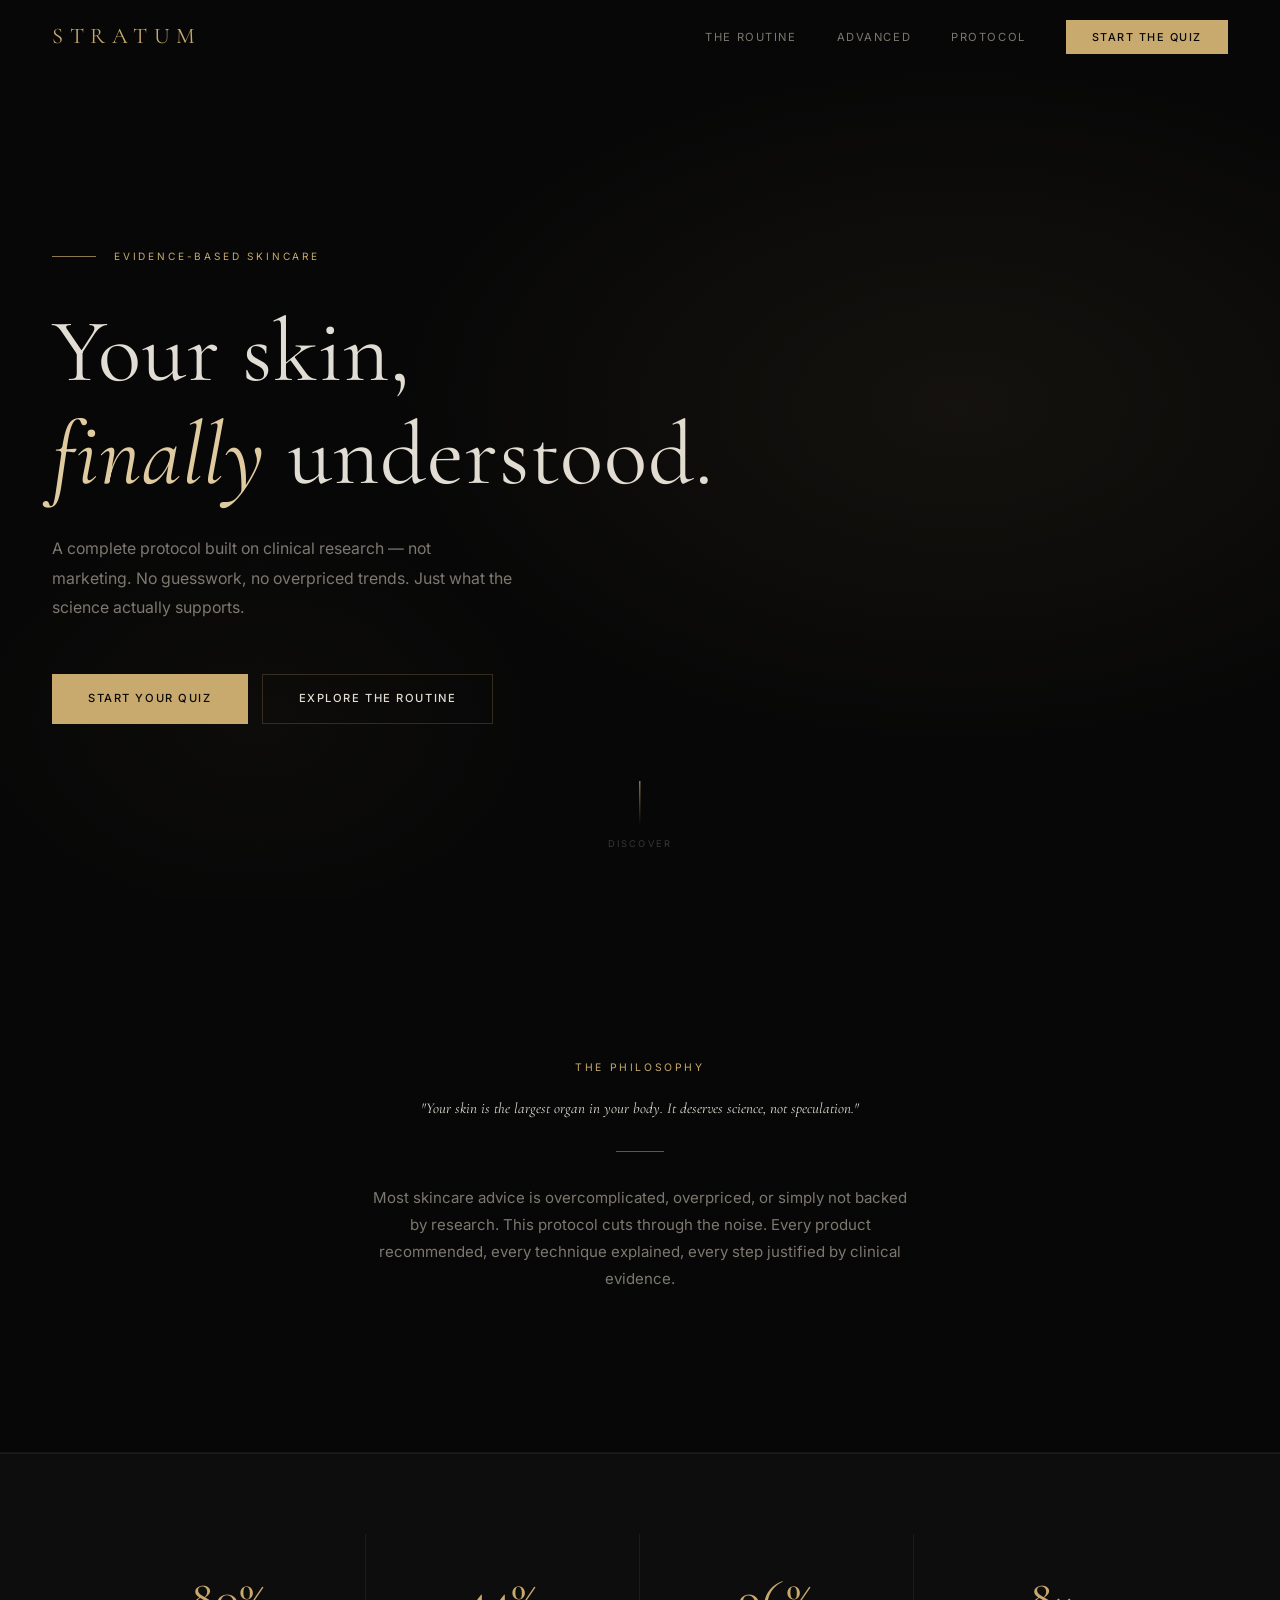
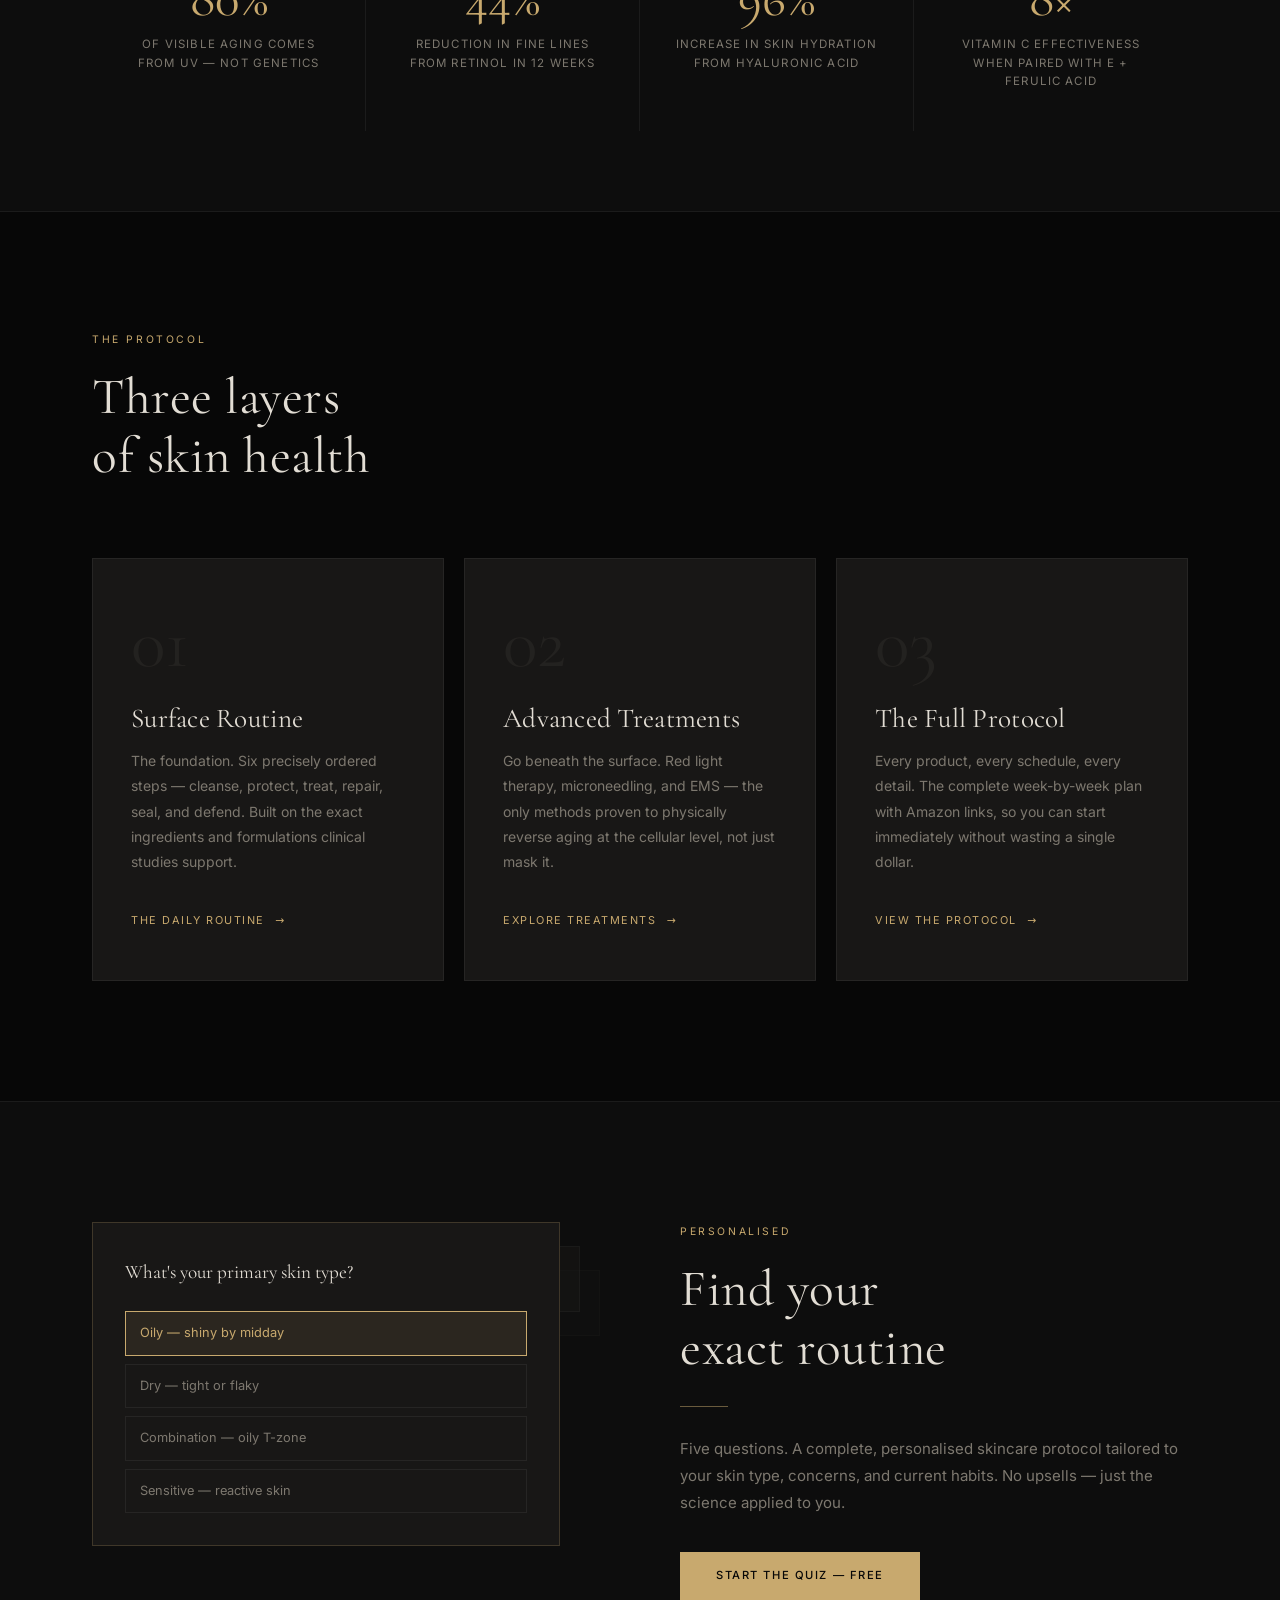
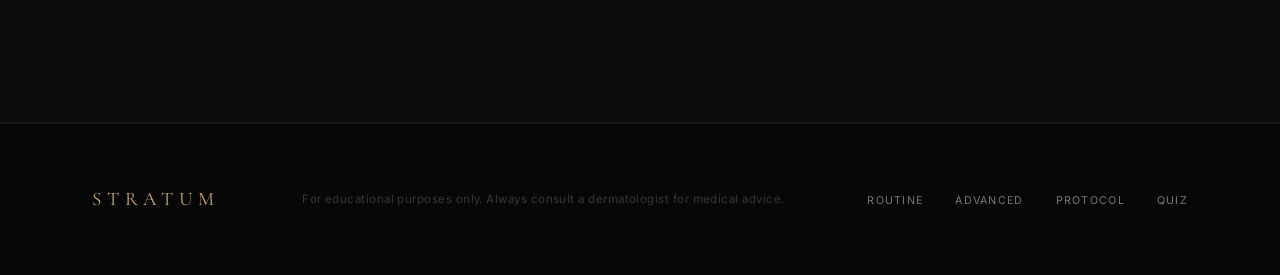
==== index.html @ c1dcb4db "Initial deploy — STRATUM skincare site Static site with surface routine, advanced treatments, full p" ====
<!DOCTYPE html>
<html lang="en">
<head>
  <meta charset="UTF-8">
  <meta name="viewport" content="width=device-width, initial-scale=1.0">
  <title>STRATUM — Evidence-Based Skincare</title>
  <link rel="stylesheet" href="styles.css">
  <style>
    /* ── Hero ── */
    .hero {
      min-height: 100vh;
      display: flex;
      flex-direction: column;
      justify-content: center;
      padding: 0 52px;
      padding-top: var(--nav-h);
      position: relative;
      overflow: hidden;
    }
    .hero::before {
      content: '';
      position: absolute; inset: 0;
      background:
        radial-gradient(ellipse 70% 60% at 75% 45%, rgba(200,169,110,0.07) 0%, transparent 65%),
        radial-gradient(ellipse 40% 40% at 20% 80%, rgba(200,169,110,0.03) 0%, transparent 60%);
      pointer-events: none;
    }
    .hero-eyebrow {
      display: flex;
      align-items: center;
      gap: 18px;
      font-size: 0.63rem;
      letter-spacing: 0.28em;
      text-transform: uppercase;
      color: var(--gold);
      margin-bottom: 36px;
    }
    .hero-eyebrow::before {
      content: '';
      display: block;
      width: 44px; height: 1px;
      background: var(--gold);
      opacity: 0.7;
    }
    .hero h1 {
      max-width: 860px;
      margin-bottom: 28px;
    }
    .hero h1 em { font-style: italic; color: var(--gold-light); }
    .hero-sub {
      max-width: 460px;
      font-size: 0.9875rem;
      color: var(--text-muted);
      line-height: 1.85;
      margin-bottom: 52px;
    }
    .hero-actions { display: flex; gap: 14px; flex-wrap: wrap; }
    .hero-scroll {
      position: absolute;
      bottom: 48px;
      left: 50%;
      transform: translateX(-50%);
      display: flex;
      flex-direction: column;
      align-items: center;
      gap: 12px;
      font-size: 0.58rem;
      letter-spacing: 0.22em;
      text-transform: uppercase;
      color: var(--text-dim);
    }
    .scroll-line {
      width: 1px; height: 44px;
      background: linear-gradient(to bottom, var(--gold), transparent);
      animation: pulse 2.2s ease-in-out infinite;
    }
    @keyframes pulse { 0%,100% { opacity: 0.3; } 50% { opacity: 0.9; } }

    /* ── Intro ── */
    .intro {
      padding: 160px 0;
      text-align: center;
      border-bottom: 1px solid var(--border);
    }
    .intro-quote {
      font-family: var(--font-display);
      font-size: clamp(1.5rem, 3vw, 2.3rem);
      font-style: italic;
      color: var(--text);
      max-width: 680px;
      margin: 0 auto 20px;
      line-height: 1.5;
    }
    .divider-center { margin: 32px auto; }
    .intro p { max-width: 540px; margin: 0 auto; font-size: 0.9375rem; }

    /* ── Pillars ── */
    .pillars { padding: 120px 0; }
    .pillars-head { margin-bottom: 72px; }
    .pillar-card {
      padding: 48px 38px;
      background: var(--card);
      border: 1px solid var(--border);
      position: relative;
      overflow: hidden;
      transition: var(--trans);
    }
    .pillar-card::after {
      content: '';
      position: absolute;
      bottom: 0; left: 0; right: 0;
      height: 1px;
      background: var(--gold);
      transform: scaleX(0);
      transform-origin: left;
      transition: transform 0.4s var(--ease);
    }
    .pillar-card:hover { border-color: var(--gold-border); background: var(--card-hover); }
    .pillar-card:hover::after { transform: scaleX(1); }
    .pillar-num {
      font-family: var(--font-display);
      font-size: 4.5rem;
      color: var(--text-dim);
      line-height: 1;
      margin-bottom: 24px;
      opacity: 0.35;
    }
    .pillar-card h3 { font-size: 1.7rem; margin-bottom: 14px; }
    .pillar-card p { font-size: 0.875rem; margin-bottom: 32px; }
    .pillar-link {
      font-size: 0.68rem;
      letter-spacing: 0.14em;
      text-transform: uppercase;
      color: var(--gold);
      display: inline-flex;
      align-items: center;
      gap: 10px;
      transition: gap var(--trans);
    }
    .pillar-link:hover { gap: 16px; }
    .pillar-link::after { content: '→'; }

    /* ── Numbers banner ── */
    .numbers { padding: 80px 0; background: var(--surface); border-top: 1px solid var(--border); border-bottom: 1px solid var(--border); }
    .numbers-grid { display: grid; grid-template-columns: repeat(4, 1fr); gap: 0; }
    .number-item {
      padding: 40px 32px;
      border-right: 1px solid var(--border);
      text-align: center;
    }
    .number-item:last-child { border-right: none; }
    .number-val {
      font-family: var(--font-display);
      font-size: clamp(2.5rem, 4vw, 3.5rem);
      color: var(--gold);
      line-height: 1;
      margin-bottom: 10px;
    }
    .number-label { font-size: 0.72rem; letter-spacing: 0.1em; text-transform: uppercase; color: var(--text-muted); }

    /* ── Quiz Teaser ── */
    .quiz-teaser { padding: 120px 0; }
    .quiz-teaser-inner {
      display: grid;
      grid-template-columns: 1fr 1fr;
      gap: 80px;
      align-items: center;
    }
    .quiz-mockup {
      position: relative;
      height: 380px;
    }
    .mock-card {
      position: absolute;
      background: var(--card);
      border: 1px solid var(--border);
      padding: 32px;
      left: 0; right: 0;
    }
    .mock-card:nth-child(1) { top: 0; right: 40px; z-index: 3; border-color: var(--gold-border); }
    .mock-card:nth-child(2) { top: 24px; left: 20px; right: 20px; z-index: 2; opacity: 0.55; }
    .mock-card:nth-child(3) { top: 48px; left: 40px; z-index: 1; opacity: 0.25; }
    .mock-q { font-family: var(--font-display); font-size: 1.2rem; color: var(--text); margin-bottom: 22px; }
    .mock-opts { display: flex; flex-direction: column; gap: 8px; }
    .mock-opt {
      padding: 11px 14px;
      border: 1px solid var(--border);
      font-size: 0.8rem;
      color: var(--text-muted);
    }
    .mock-opt.sel { border-color: var(--gold); color: var(--gold); background: var(--gold-dim); }

    @media (max-width: 960px) {
      .hero { padding: 0 28px; padding-top: var(--nav-h); }
      .quiz-teaser-inner { grid-template-columns: 1fr; gap: 48px; }
      .numbers-grid { grid-template-columns: repeat(2, 1fr); }
      .number-item:nth-child(2) { border-right: none; }
      .number-item:nth-child(3) { border-top: 1px solid var(--border); }
      .number-item:nth-child(4) { border-top: 1px solid var(--border); }
    }
    @media (max-width: 640px) {
      .numbers-grid { grid-template-columns: 1fr; }
      .number-item { border-right: none; border-top: 1px solid var(--border); }
      .number-item:first-child { border-top: none; }
    }
  </style>
</head>
<body>

  <!-- Navigation -->
  <nav class="nav" id="nav">
    <a href="index.html" class="nav-logo">Stratum</a>
    <ul class="nav-links">
      <li><a href="surface.html">The Routine</a></li>
      <li><a href="advanced.html">Advanced</a></li>
      <li><a href="protocol.html">Protocol</a></li>
      <li><a href="quiz.html" class="nav-quiz">Start the Quiz</a></li>
    </ul>
  </nav>

  <!-- Hero -->
  <section class="hero">
    <div class="hero-eyebrow">Evidence-Based Skincare</div>
    <h1>Your skin,<br><em>finally</em> understood.</h1>
    <p class="hero-sub">A complete protocol built on clinical research — not marketing. No guesswork, no overpriced trends. Just what the science actually supports.</p>
    <div class="hero-actions">
      <a href="quiz.html" class="btn btn-primary">Start Your Quiz</a>
      <a href="surface.html" class="btn btn-outline">Explore the Routine</a>
    </div>
    <div class="hero-scroll">
      <div class="scroll-line"></div>
      Discover
    </div>
  </section>

  <!-- Intro quote -->
  <section class="intro">
    <div class="container-sm">
      <span class="section-label" style="display:block;text-align:center;">The Philosophy</span>
      <p class="intro-quote">"Your skin is the largest organ in your body. It deserves science, not speculation."</p>
      <div class="divider divider-center"></div>
      <p>Most skincare advice is overcomplicated, overpriced, or simply not backed by research. This protocol cuts through the noise. Every product recommended, every technique explained, every step justified by clinical evidence.</p>
    </div>
  </section>

  <!-- Numbers -->
  <div class="numbers">
    <div class="container">
      <div class="numbers-grid">
        <div class="number-item fade-up">
          <div class="number-val">80%</div>
          <div class="number-label">of visible aging comes from UV — not genetics</div>
        </div>
        <div class="number-item fade-up" style="transition-delay:0.1s">
          <div class="number-val">44%</div>
          <div class="number-label">reduction in fine lines from retinol in 12 weeks</div>
        </div>
        <div class="number-item fade-up" style="transition-delay:0.2s">
          <div class="number-val">96%</div>
          <div class="number-label">increase in skin hydration from hyaluronic acid</div>
        </div>
        <div class="number-item fade-up" style="transition-delay:0.3s">
          <div class="number-val">8×</div>
          <div class="number-label">Vitamin C effectiveness when paired with E + ferulic acid</div>
        </div>
      </div>
    </div>
  </div>

  <!-- Three Pillars -->
  <section class="pillars">
    <div class="container">
      <div class="pillars-head fade-up">
        <span class="section-label">The Protocol</span>
        <h2>Three layers<br>of skin health</h2>
      </div>
      <div class="grid-3">
        <div class="pillar-card fade-up">
          <div class="pillar-num">01</div>
          <h3>Surface Routine</h3>
          <p>The foundation. Six precisely ordered steps — cleanse, protect, treat, repair, seal, and defend. Built on the exact ingredients and formulations clinical studies support.</p>
          <a href="surface.html" class="pillar-link">The Daily Routine</a>
        </div>
        <div class="pillar-card fade-up" style="transition-delay:0.1s">
          <div class="pillar-num">02</div>
          <h3>Advanced Treatments</h3>
          <p>Go beneath the surface. Red light therapy, microneedling, and EMS — the only methods proven to physically reverse aging at the cellular level, not just mask it.</p>
          <a href="advanced.html" class="pillar-link">Explore Treatments</a>
        </div>
        <div class="pillar-card fade-up" style="transition-delay:0.2s">
          <div class="pillar-num">03</div>
          <h3>The Full Protocol</h3>
          <p>Every product, every schedule, every detail. The complete week-by-week plan with Amazon links, so you can start immediately without wasting a single dollar.</p>
          <a href="protocol.html" class="pillar-link">View the Protocol</a>
        </div>
      </div>
    </div>
  </section>

  <!-- Quiz Teaser -->
  <section class="quiz-teaser" style="background:var(--surface); border-top:1px solid var(--border); border-bottom:1px solid var(--border);">
    <div class="container">
      <div class="quiz-teaser-inner">
        <div class="quiz-mockup fade-up">
          <div class="mock-card">
            <p class="mock-q">What's your primary skin type?</p>
            <div class="mock-opts">
              <div class="mock-opt sel">Oily — shiny by midday</div>
              <div class="mock-opt">Dry — tight or flaky</div>
              <div class="mock-opt">Combination — oily T-zone</div>
              <div class="mock-opt">Sensitive — reactive skin</div>
            </div>
          </div>
          <div class="mock-card"></div>
          <div class="mock-card"></div>
        </div>
        <div class="fade-up" style="transition-delay:0.15s">
          <span class="section-label">Personalised</span>
          <h2>Find your<br>exact routine</h2>
          <div class="divider"></div>
          <p style="margin-bottom:36px;">Five questions. A complete, personalised skincare protocol tailored to your skin type, concerns, and current habits. No upsells — just the science applied to you.</p>
          <a href="quiz.html" class="btn btn-primary">Start the Quiz — Free</a>
        </div>
      </div>
    </div>
  </section>

  <!-- Footer -->
  <footer class="footer">
    <div class="container">
      <div class="footer-inner">
        <a href="index.html" class="footer-logo">Stratum</a>
        <p class="footer-note">For educational purposes only. Always consult a dermatologist for medical advice.</p>
        <ul class="footer-links">
          <li><a href="surface.html">Routine</a></li>
          <li><a href="advanced.html">Advanced</a></li>
          <li><a href="protocol.html">Protocol</a></li>
          <li><a href="quiz.html">Quiz</a></li>
        </ul>
      </div>
    </div>
  </footer>

  <script src="app.js"></script>
</body>
</html>
---- styles.css ----
/* ============================================================
   STRATUM — Evidence-Based Skincare Design System
   ============================================================ */

/* ── Fonts (self-hosted) ── */
@font-face {
  font-family: 'Cormorant Garamond';
  font-style: normal;
  font-weight: 300 500;
  font-display: swap;
  src: url('fonts/cormorant-garamond.woff2') format('woff2');
}
@font-face {
  font-family: 'Cormorant Garamond';
  font-style: italic;
  font-weight: 300 400;
  font-display: swap;
  src: url('fonts/cormorant-garamond-italic.woff2') format('woff2');
}
@font-face {
  font-family: 'Inter';
  font-style: normal;
  font-weight: 300 500;
  font-display: swap;
  src: url('fonts/inter.woff2') format('woff2');
}

/* Reset */
*, *::before, *::after { box-sizing: border-box; margin: 0; padding: 0; }
html { scroll-behavior: smooth; font-size: 16px; }

/* ── Variables ── */
:root {
  --bg:           #070707;
  --surface:      #0d0d0d;
  --surface-2:    #131313;
  --card:         #181716;
  --card-hover:   #1e1c1b;

  --gold:         #c8a96e;
  --gold-light:   #e0cba0;
  --gold-dim:     rgba(200, 169, 110, 0.10);
  --gold-border:  rgba(200, 169, 110, 0.22);
  --gold-glow:    rgba(200, 169, 110, 0.06);

  --cream:        #ece7dd;
  --text:         #e2ddd4;
  --text-muted:   #7d786f;
  --text-dim:     #3a3733;
  --border:       rgba(255, 255, 255, 0.06);
  --border-mid:   rgba(255, 255, 255, 0.10);

  --font-display: 'Cormorant Garamond', Georgia, serif;
  --font-body:    'Inter', system-ui, -apple-system, sans-serif;

  --radius:       3px;
  --ease:         cubic-bezier(0.4, 0, 0.2, 1);
  --trans:        0.3s cubic-bezier(0.4, 0, 0.2, 1);

  --nav-h:        72px;
  --max-w:        1200px;
  --content-w:    780px;
}

/* ── Base ── */
body {
  background: var(--bg);
  color: var(--text);
  font-family: var(--font-body);
  line-height: 1.6;
  -webkit-font-smoothing: antialiased;
  overflow-x: hidden;
}

h1, h2, h3, h4, h5 {
  font-family: var(--font-display);
  font-weight: 400;
  line-height: 1.15;
  letter-spacing: 0.01em;
  color: var(--text);
}

h1 { font-size: clamp(3rem, 7vw, 6rem); }
h2 { font-size: clamp(2rem, 4vw, 3.4rem); }
h3 { font-size: clamp(1.4rem, 2.5vw, 2rem); }
h4 { font-size: 1.35rem; }
h5 { font-size: 1rem; font-family: var(--font-body); font-weight: 500; letter-spacing: 0.05em; }

p { font-size: 0.9375rem; line-height: 1.8; color: var(--text-muted); }
a { color: inherit; text-decoration: none; }
img { display: block; max-width: 100%; }

/* ── Navigation ── */
.nav {
  position: fixed;
  top: 0; left: 0; right: 0;
  z-index: 100;
  height: var(--nav-h);
  display: flex;
  align-items: center;
  padding: 0 52px;
  border-bottom: 1px solid transparent;
  transition: background var(--trans), border-color var(--trans);
}
.nav.scrolled {
  background: rgba(7, 7, 7, 0.94);
  backdrop-filter: blur(24px);
  -webkit-backdrop-filter: blur(24px);
  border-bottom-color: var(--border);
}
.nav-logo {
  font-family: var(--font-display);
  font-size: 1.4rem;
  letter-spacing: 0.3em;
  color: var(--gold);
  text-transform: uppercase;
  margin-right: auto;
  transition: opacity var(--trans);
}
.nav-logo:hover { opacity: 0.8; }
.nav-links { display: flex; align-items: center; gap: 40px; list-style: none; }
.nav-links a {
  font-size: 0.7rem;
  letter-spacing: 0.14em;
  text-transform: uppercase;
  color: var(--text-muted);
  transition: color var(--trans);
}
.nav-links a:hover, .nav-links a.active { color: var(--text); }
.nav-quiz {
  padding: 10px 26px;
  background: var(--gold);
  color: var(--bg) !important;
  font-size: 0.68rem !important;
  letter-spacing: 0.12em;
  font-weight: 500;
  transition: background var(--trans) !important;
}
.nav-quiz:hover { background: var(--gold-light) !important; }

/* ── Layout ── */
.container    { max-width: var(--max-w);    margin: 0 auto; padding: 0 52px; }
.container-sm { max-width: var(--content-w); margin: 0 auto; padding: 0 52px; }
section { padding: 120px 0; }

/* ── Typography helpers ── */
.section-label {
  display: block;
  font-size: 0.65rem;
  letter-spacing: 0.25em;
  text-transform: uppercase;
  color: var(--gold);
  margin-bottom: 20px;
}
.divider {
  display: block;
  width: 48px;
  height: 1px;
  background: var(--gold);
  opacity: 0.5;
  margin: 28px 0;
}

/* ── Buttons ── */
.btn {
  display: inline-flex;
  align-items: center;
  gap: 10px;
  padding: 15px 36px;
  font-family: var(--font-body);
  font-size: 0.7rem;
  letter-spacing: 0.14em;
  text-transform: uppercase;
  border: none;
  cursor: pointer;
  transition: var(--trans);
  text-decoration: none;
  font-weight: 500;
}
.btn-primary { background: var(--gold); color: var(--bg); }
.btn-primary:hover { background: var(--gold-light); transform: translateY(-1px); }
.btn-outline { background: transparent; color: var(--text); border: 1px solid var(--gold-border); }
.btn-outline:hover { border-color: var(--gold); color: var(--gold); }

/* ── Cards ── */
.card {
  background: var(--card);
  border: 1px solid var(--border);
  transition: border-color var(--trans), background var(--trans);
}
.card:hover { border-color: var(--gold-border); background: var(--card-hover); }

/* ── Product Card ── */
.product-card {
  background: var(--card);
  border: 1px solid var(--border);
  padding: 28px;
  display: flex;
  flex-direction: column;
  gap: 10px;
  transition: var(--trans);
}
.product-card:hover { border-color: var(--gold-border); background: var(--card-hover); transform: translateY(-2px); }
.product-tag {
  font-size: 0.6rem;
  letter-spacing: 0.16em;
  text-transform: uppercase;
  color: var(--gold);
  background: var(--gold-dim);
  padding: 4px 10px;
  width: fit-content;
}
.product-name {
  font-family: var(--font-display);
  font-size: 1.15rem;
  color: var(--text);
  line-height: 1.3;
}
.product-brand {
  font-size: 0.7rem;
  letter-spacing: 0.1em;
  text-transform: uppercase;
  color: var(--text-muted);
}
.product-desc { font-size: 0.845rem; color: var(--text-muted); line-height: 1.7; }
.amazon-link {
  display: inline-flex;
  align-items: center;
  gap: 8px;
  font-size: 0.67rem;
  letter-spacing: 0.12em;
  text-transform: uppercase;
  color: var(--gold);
  border-top: 1px solid var(--border);
  padding-top: 16px;
  margin-top: auto;
  transition: gap var(--trans), color var(--trans);
}
.amazon-link:hover { color: var(--gold-light); gap: 14px; }
.amazon-link svg { width: 13px; height: 13px; flex-shrink: 0; }

/* ── Grids ── */
.grid-3 { display: grid; grid-template-columns: repeat(3, 1fr); gap: 20px; }
.grid-2 { display: grid; grid-template-columns: repeat(2, 1fr); gap: 20px; }

/* ── Science Callout ── */
.science-box {
  background: var(--surface);
  border-left: 2px solid var(--gold);
  padding: 22px 26px;
  margin: 28px 0;
}
.science-box .science-label {
  font-size: 0.58rem;
  letter-spacing: 0.22em;
  text-transform: uppercase;
  color: var(--gold);
  margin-bottom: 8px;
  display: block;
}
.science-box p { font-size: 0.875rem; font-style: italic; }

/* ── Note Box ── */
.note-box {
  background: var(--gold-dim);
  border: 1px solid var(--gold-border);
  padding: 18px 22px;
  margin-top: 20px;
}
.note-box p { font-size: 0.82rem; }
.note-box strong { color: var(--gold); font-weight: 500; }

/* ── Fade-in animations ── */
.fade-up {
  opacity: 0;
  transform: translateY(28px);
  transition: opacity 0.75s var(--ease), transform 0.75s var(--ease);
}
.fade-up.visible { opacity: 1; transform: translateY(0); }

/* ── Page Hero (inner pages) ── */
.page-hero {
  min-height: 55vh;
  display: flex;
  flex-direction: column;
  justify-content: flex-end;
  padding: calc(var(--nav-h) + 40px) 52px 80px;
  position: relative;
  overflow: hidden;
  border-bottom: 1px solid var(--border);
}
.page-hero::before {
  content: '';
  position: absolute; inset: 0;
  background: radial-gradient(ellipse 55% 80% at 85% 20%, var(--gold-glow) 0%, transparent 65%);
  pointer-events: none;
}
.page-hero-label {
  font-size: 0.63rem;
  letter-spacing: 0.26em;
  text-transform: uppercase;
  color: var(--gold);
  margin-bottom: 22px;
}
.page-hero h1 { max-width: 680px; margin-bottom: 18px; }
.page-hero > p { max-width: 500px; font-size: 1rem; }

/* ── Step Section ── */
.step-section { padding: 96px 0; border-bottom: 1px solid var(--border); }
.step-section:last-of-type { border-bottom: none; }
.step-inner { display: grid; grid-template-columns: 1fr 1fr; gap: 80px; align-items: start; }
.step-num-wrap { display: flex; align-items: center; gap: 16px; margin-bottom: 26px; }
.step-num {
  width: 46px; height: 46px;
  border: 1px solid var(--gold-border);
  display: flex; align-items: center; justify-content: center;
  font-family: var(--font-display);
  font-size: 1.05rem;
  color: var(--gold);
  flex-shrink: 0;
}
.step-name { font-size: 0.62rem; letter-spacing: 0.2em; text-transform: uppercase; color: var(--gold); }
.step-content h2 { margin-bottom: 18px; }
.step-content p { margin-bottom: 16px; }
.step-content ul { list-style: none; padding: 0; margin-bottom: 20px; }
.step-content ul li {
  position: relative;
  padding-left: 18px;
  font-size: 0.875rem;
  color: var(--text-muted);
  margin-bottom: 9px;
  line-height: 1.65;
}
.step-content ul li::before { content: '—'; position: absolute; left: 0; color: var(--gold); opacity: 0.5; }
.step-products-label {
  font-size: 0.65rem;
  letter-spacing: 0.18em;
  text-transform: uppercase;
  color: var(--gold);
  margin-bottom: 18px;
}

/* ── Footer ── */
.footer { border-top: 1px solid var(--border); padding: 60px 0; }
.footer-inner { display: flex; align-items: center; justify-content: space-between; flex-wrap: wrap; gap: 24px; }
.footer-logo { font-family: var(--font-display); font-size: 1.2rem; letter-spacing: 0.3em; color: var(--gold); text-transform: uppercase; }
.footer-note { font-size: 0.72rem; color: var(--text-dim); letter-spacing: 0.04em; }
.footer-links { display: flex; gap: 32px; list-style: none; }
.footer-links a { font-size: 0.67rem; letter-spacing: 0.12em; text-transform: uppercase; color: var(--text-muted); transition: color var(--trans); }
.footer-links a:hover { color: var(--text); }

/* ── Schedule Table (protocol page) ── */
.schedule-table { width: 100%; border-collapse: collapse; }
.schedule-table th {
  padding: 14px 20px;
  font-size: 0.62rem;
  letter-spacing: 0.2em;
  text-transform: uppercase;
  color: var(--gold);
  text-align: left;
  border-bottom: 1px solid var(--gold-border);
  font-weight: 400;
  font-family: var(--font-body);
}
.schedule-table td {
  padding: 16px 20px;
  font-size: 0.845rem;
  color: var(--text-muted);
  border-bottom: 1px solid var(--border);
  vertical-align: top;
  line-height: 1.6;
}
.schedule-table tr:hover td { background: var(--surface); }
.schedule-table .day-col {
  font-family: var(--font-display);
  font-size: 1rem;
  color: var(--text);
  white-space: nowrap;
  font-weight: 400;
}
.schedule-table .active-badge {
  display: inline-block;
  padding: 2px 8px;
  font-size: 0.58rem;
  letter-spacing: 0.12em;
  text-transform: uppercase;
  background: var(--gold-dim);
  color: var(--gold);
  border: 1px solid var(--gold-border);
  margin-top: 4px;
}
.schedule-table .recovery-badge {
  display: inline-block;
  padding: 2px 8px;
  font-size: 0.58rem;
  letter-spacing: 0.12em;
  text-transform: uppercase;
  background: rgba(255,255,255,0.03);
  color: var(--text-dim);
  border: 1px solid var(--border);
  margin-top: 4px;
}

/* ── Quiz Styles ── */
.quiz-page {
  min-height: 100vh;
  display: flex;
  flex-direction: column;
  align-items: center;
  justify-content: center;
  padding: calc(var(--nav-h) + 40px) 24px 80px;
}
.quiz-container { width: 100%; max-width: 680px; }
.quiz-progress {
  display: flex;
  align-items: center;
  gap: 8px;
  margin-bottom: 60px;
}
.quiz-progress-bar {
  flex: 1;
  height: 1px;
  background: var(--border-mid);
  position: relative;
  overflow: hidden;
}
.quiz-progress-fill {
  position: absolute;
  left: 0; top: 0; bottom: 0;
  background: var(--gold);
  transition: width 0.5s var(--ease);
}
.quiz-progress-label {
  font-size: 0.65rem;
  letter-spacing: 0.18em;
  text-transform: uppercase;
  color: var(--text-muted);
  white-space: nowrap;
}
.quiz-slide { display: none; }
.quiz-slide.active { display: block; animation: slideIn 0.4s var(--ease); }
@keyframes slideIn {
  from { opacity: 0; transform: translateX(20px); }
  to   { opacity: 1; transform: translateX(0); }
}
.quiz-q {
  font-family: var(--font-display);
  font-size: clamp(1.6rem, 3vw, 2.4rem);
  margin-bottom: 40px;
  line-height: 1.25;
}
.quiz-options { display: flex; flex-direction: column; gap: 12px; }
.quiz-opt {
  display: flex;
  flex-direction: column;
  gap: 4px;
  padding: 20px 24px;
  border: 1px solid var(--border-mid);
  cursor: pointer;
  transition: var(--trans);
  background: var(--surface);
}
.quiz-opt:hover { border-color: var(--gold-border); background: var(--card); }
.quiz-opt.selected { border-color: var(--gold); background: var(--gold-dim); }
.quiz-opt-label { font-size: 0.9rem; color: var(--text); font-weight: 500; }
.quiz-opt-desc { font-size: 0.8rem; color: var(--text-muted); }
.quiz-opt.selected .quiz-opt-label { color: var(--gold); }
.quiz-actions {
  display: flex;
  align-items: center;
  justify-content: space-between;
  margin-top: 40px;
}
.quiz-back {
  font-size: 0.7rem;
  letter-spacing: 0.12em;
  text-transform: uppercase;
  color: var(--text-muted);
  background: none;
  border: none;
  cursor: pointer;
  transition: color var(--trans);
  padding: 0;
  font-family: var(--font-body);
}
.quiz-back:hover { color: var(--text); }
.quiz-results { display: none; }
.quiz-results.active { display: block; animation: slideIn 0.5s var(--ease); }
.result-headline {
  font-family: var(--font-display);
  font-size: clamp(2rem, 5vw, 3.5rem);
  margin-bottom: 12px;
  line-height: 1.15;
}
.result-sub { font-size: 1rem; color: var(--text-muted); margin-bottom: 60px; }
.result-steps { display: flex; flex-direction: column; gap: 20px; margin-bottom: 40px; }
.result-step {
  background: var(--card);
  border: 1px solid var(--border);
  padding: 28px;
  display: grid;
  grid-template-columns: auto 1fr;
  gap: 24px;
  align-items: start;
}
.result-step-num {
  font-family: var(--font-display);
  font-size: 2rem;
  color: var(--gold);
  opacity: 0.4;
  line-height: 1;
  min-width: 36px;
}
.result-step-name {
  font-family: var(--font-display);
  font-size: 1.3rem;
  color: var(--text);
  margin-bottom: 4px;
}
.result-step-type { font-size: 0.72rem; letter-spacing: 0.1em; text-transform: uppercase; color: var(--gold); margin-bottom: 16px; }
.result-products { display: flex; flex-direction: column; gap: 10px; }
.result-product {
  display: flex;
  align-items: center;
  justify-content: space-between;
  gap: 12px;
  padding: 10px 14px;
  background: var(--surface);
  border: 1px solid var(--border);
}
.result-product-info { display: flex; flex-direction: column; gap: 2px; }
.result-product-brand { font-size: 0.65rem; letter-spacing: 0.1em; text-transform: uppercase; color: var(--text-muted); }
.result-product-name { font-size: 0.875rem; color: var(--text); }
.result-amazon {
  font-size: 0.62rem;
  letter-spacing: 0.1em;
  text-transform: uppercase;
  color: var(--gold);
  white-space: nowrap;
  display: flex;
  align-items: center;
  gap: 6px;
  transition: color var(--trans);
  flex-shrink: 0;
}
.result-amazon:hover { color: var(--gold-light); }
.result-amazon svg { width: 11px; height: 11px; }

/* ── Responsive ── */
@media (max-width: 960px) {
  .nav { padding: 0 28px; }
  .container, .container-sm { padding: 0 28px; }
  .page-hero { padding: calc(var(--nav-h) + 20px) 28px 60px; }
  .grid-3 { grid-template-columns: 1fr; }
  .grid-2 { grid-template-columns: 1fr; }
  .step-inner { grid-template-columns: 1fr; gap: 48px; }
  section { padding: 80px 0; }
  .step-section { padding: 72px 0; }
}
@media (max-width: 640px) {
  .nav-links { display: none; }
  .footer-inner { flex-direction: column; text-align: center; }
  .footer-links { justify-content: center; }
  .result-step { grid-template-columns: 1fr; gap: 16px; }
  .result-product { flex-direction: column; align-items: flex-start; gap: 10px; }
}
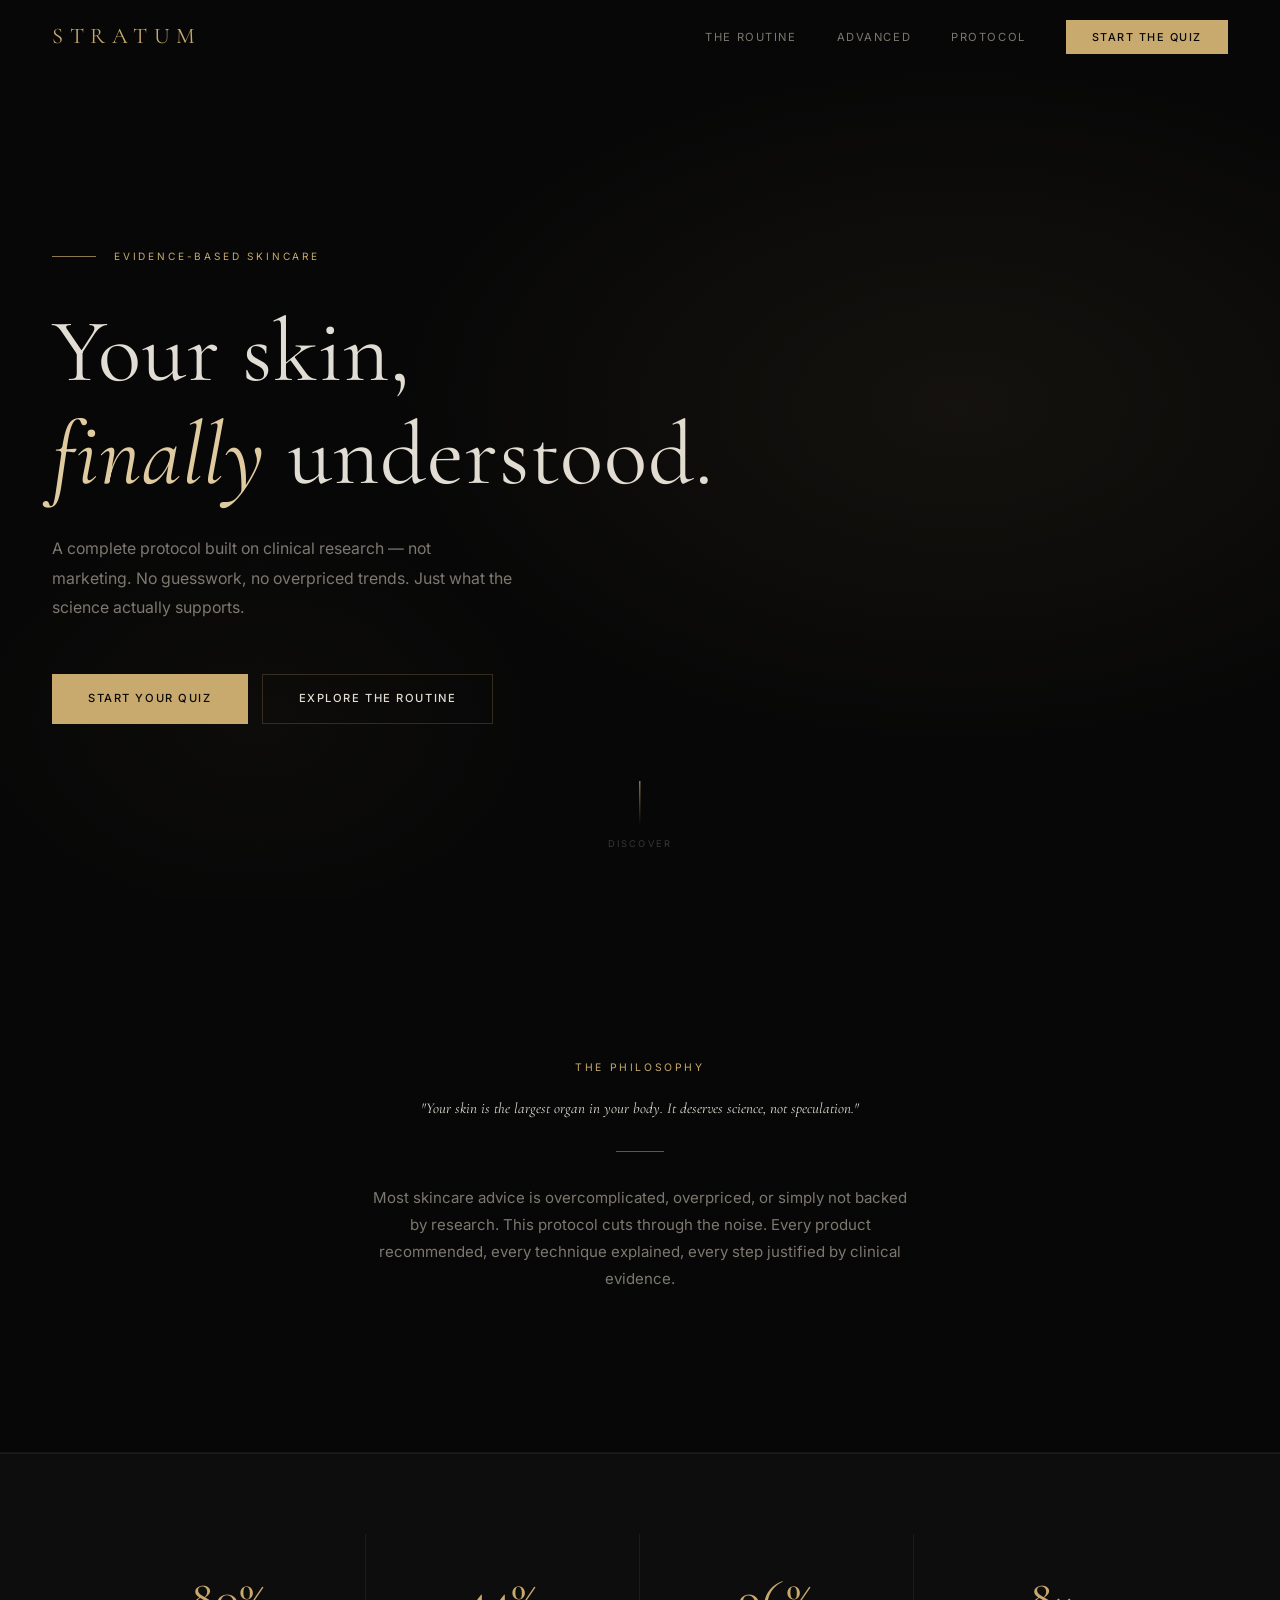
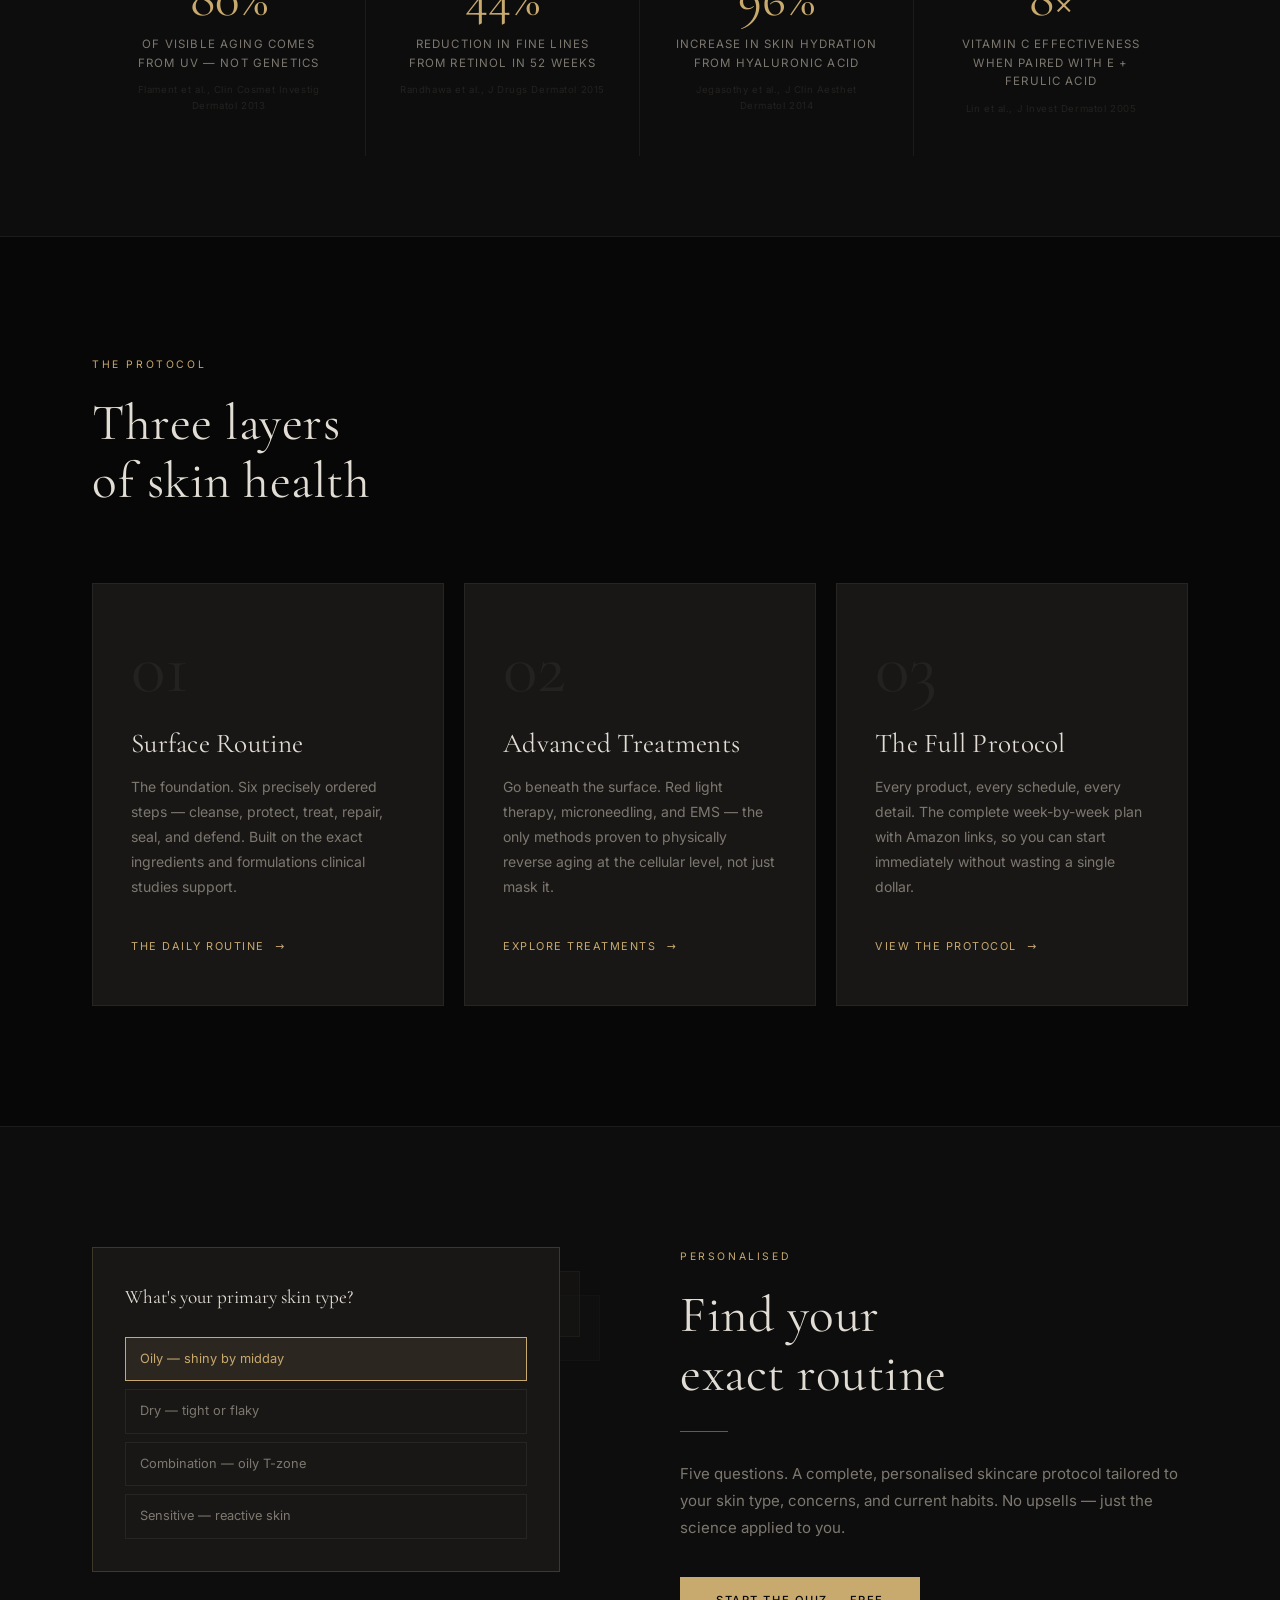
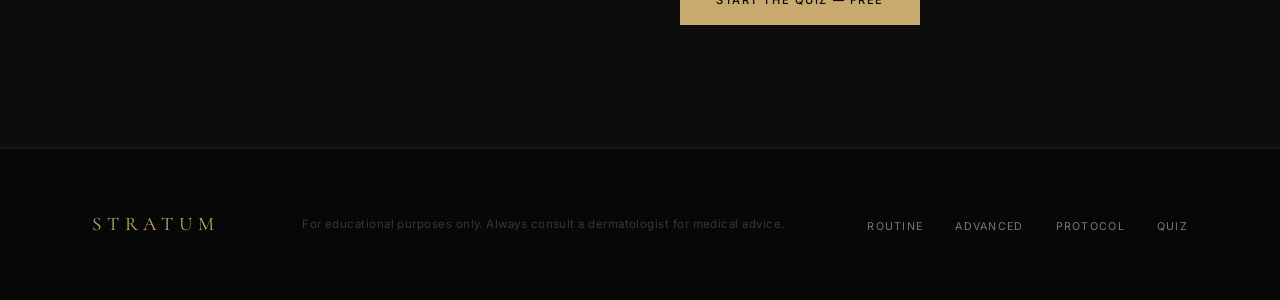
==== commit 35a380de: "Add PubMed citations to stats banner; fix retinol timeframe Each statistic now links to its source p" ====
--- a/index.html
+++ b/index.html
@@ -157,6 +157,22 @@
       margin-bottom: 10px;
     }
     .number-label { font-size: 0.72rem; letter-spacing: 0.1em; text-transform: uppercase; color: var(--text-muted); }
+    .number-cite {
+      display: block;
+      margin-top: 10px;
+      font-size: 0.6rem;
+      letter-spacing: 0.06em;
+      color: var(--text-dim);
+      opacity: 0.5;
+      text-transform: none;
+    }
+    .number-cite a {
+      color: inherit;
+      text-decoration: underline;
+      text-decoration-color: transparent;
+      transition: opacity 0.2s, text-decoration-color 0.2s;
+    }
+    .number-cite a:hover { opacity: 1; text-decoration-color: currentColor; }
 
     /* ── Quiz Teaser ── */
     .quiz-teaser { padding: 120px 0; }
@@ -250,18 +266,22 @@
         <div class="number-item fade-up">
           <div class="number-val">80%</div>
           <div class="number-label">of visible aging comes from UV — not genetics</div>
+          <span class="number-cite"><a href="https://pubmed.ncbi.nlm.nih.gov/24101874/" target="_blank" rel="noopener">Flament et al., Clin Cosmet Investig Dermatol 2013</a></span>
         </div>
         <div class="number-item fade-up" style="transition-delay:0.1s">
           <div class="number-val">44%</div>
-          <div class="number-label">reduction in fine lines from retinol in 12 weeks</div>
+          <div class="number-label">reduction in fine lines from retinol in 52 weeks</div>
+          <span class="number-cite"><a href="https://pubmed.ncbi.nlm.nih.gov/25738849/" target="_blank" rel="noopener">Randhawa et al., J Drugs Dermatol 2015</a></span>
         </div>
         <div class="number-item fade-up" style="transition-delay:0.2s">
           <div class="number-val">96%</div>
           <div class="number-label">increase in skin hydration from hyaluronic acid</div>
+          <span class="number-cite"><a href="https://pubmed.ncbi.nlm.nih.gov/24688623/" target="_blank" rel="noopener">Jegasothy et al., J Clin Aesthet Dermatol 2014</a></span>
         </div>
         <div class="number-item fade-up" style="transition-delay:0.3s">
           <div class="number-val">8×</div>
           <div class="number-label">Vitamin C effectiveness when paired with E + ferulic acid</div>
+          <span class="number-cite"><a href="https://pubmed.ncbi.nlm.nih.gov/16185284/" target="_blank" rel="noopener">Lin et al., J Invest Dermatol 2005</a></span>
         </div>
       </div>
     </div>
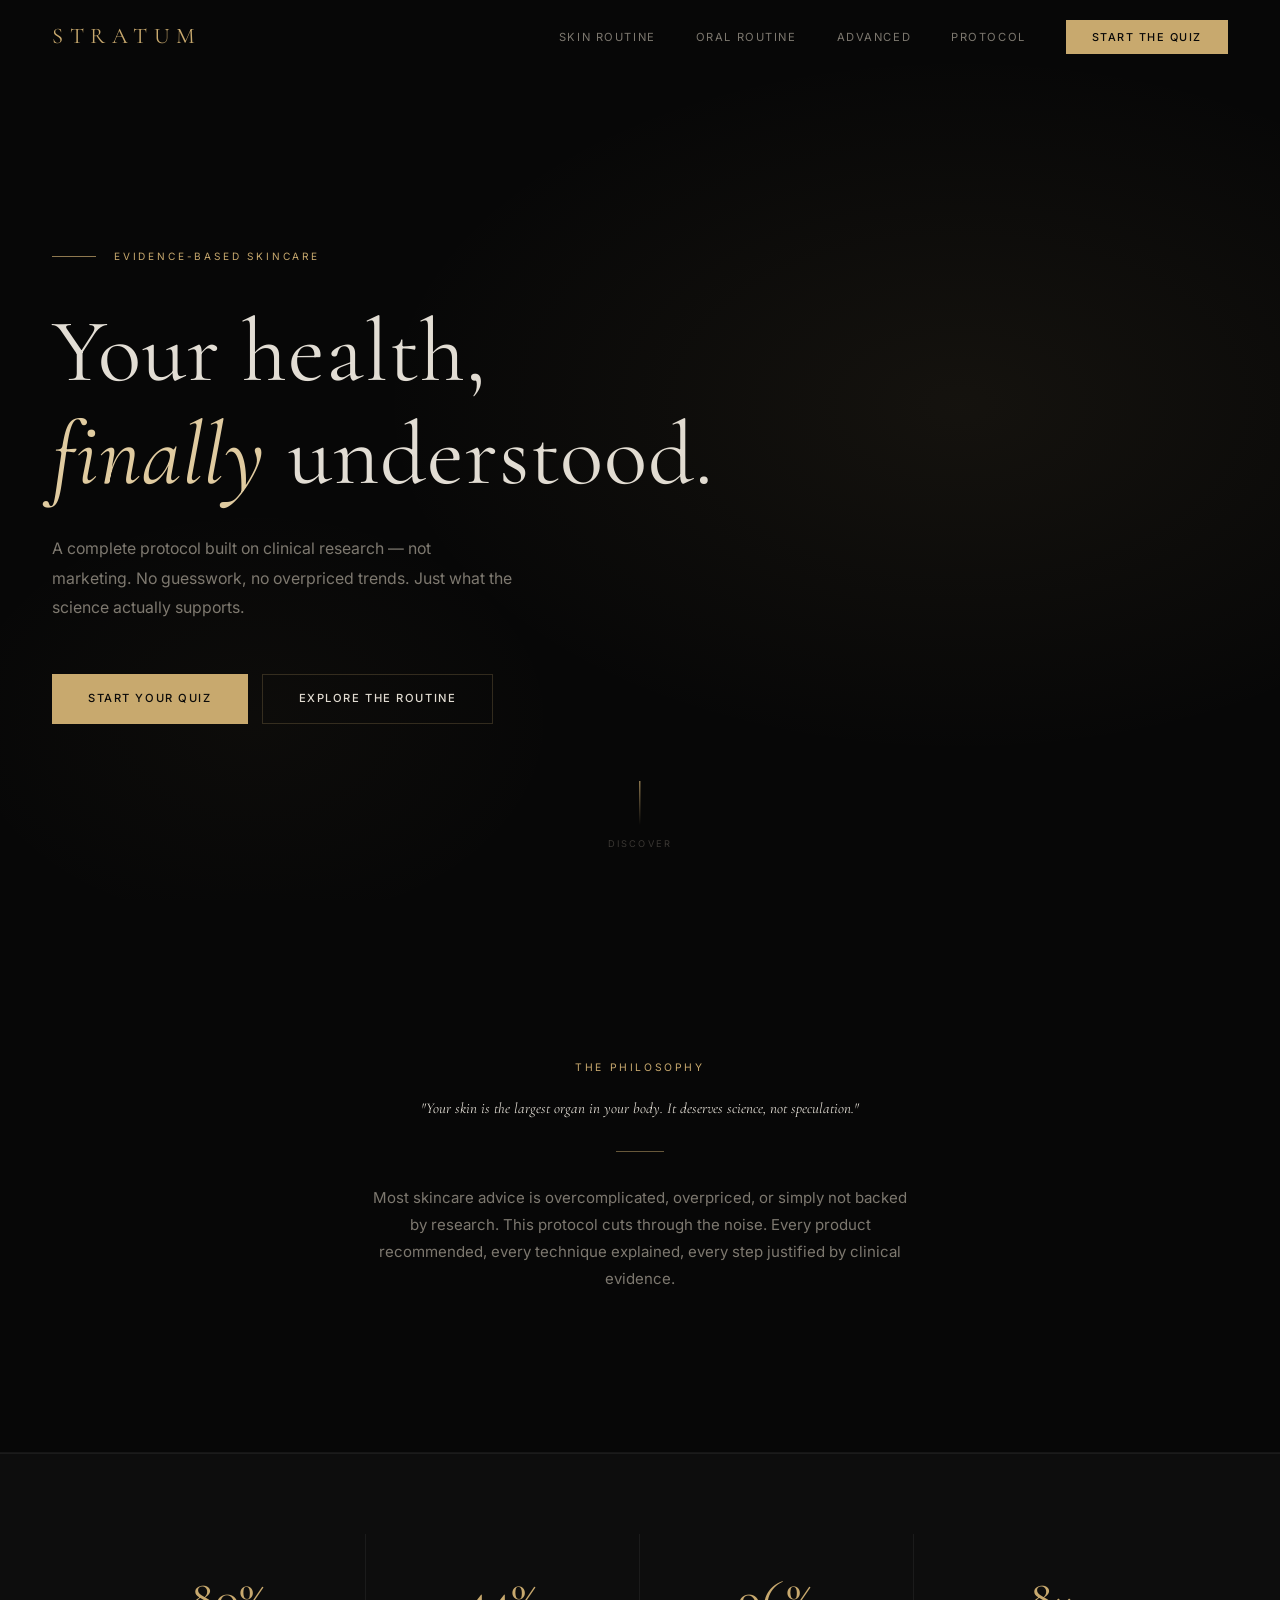
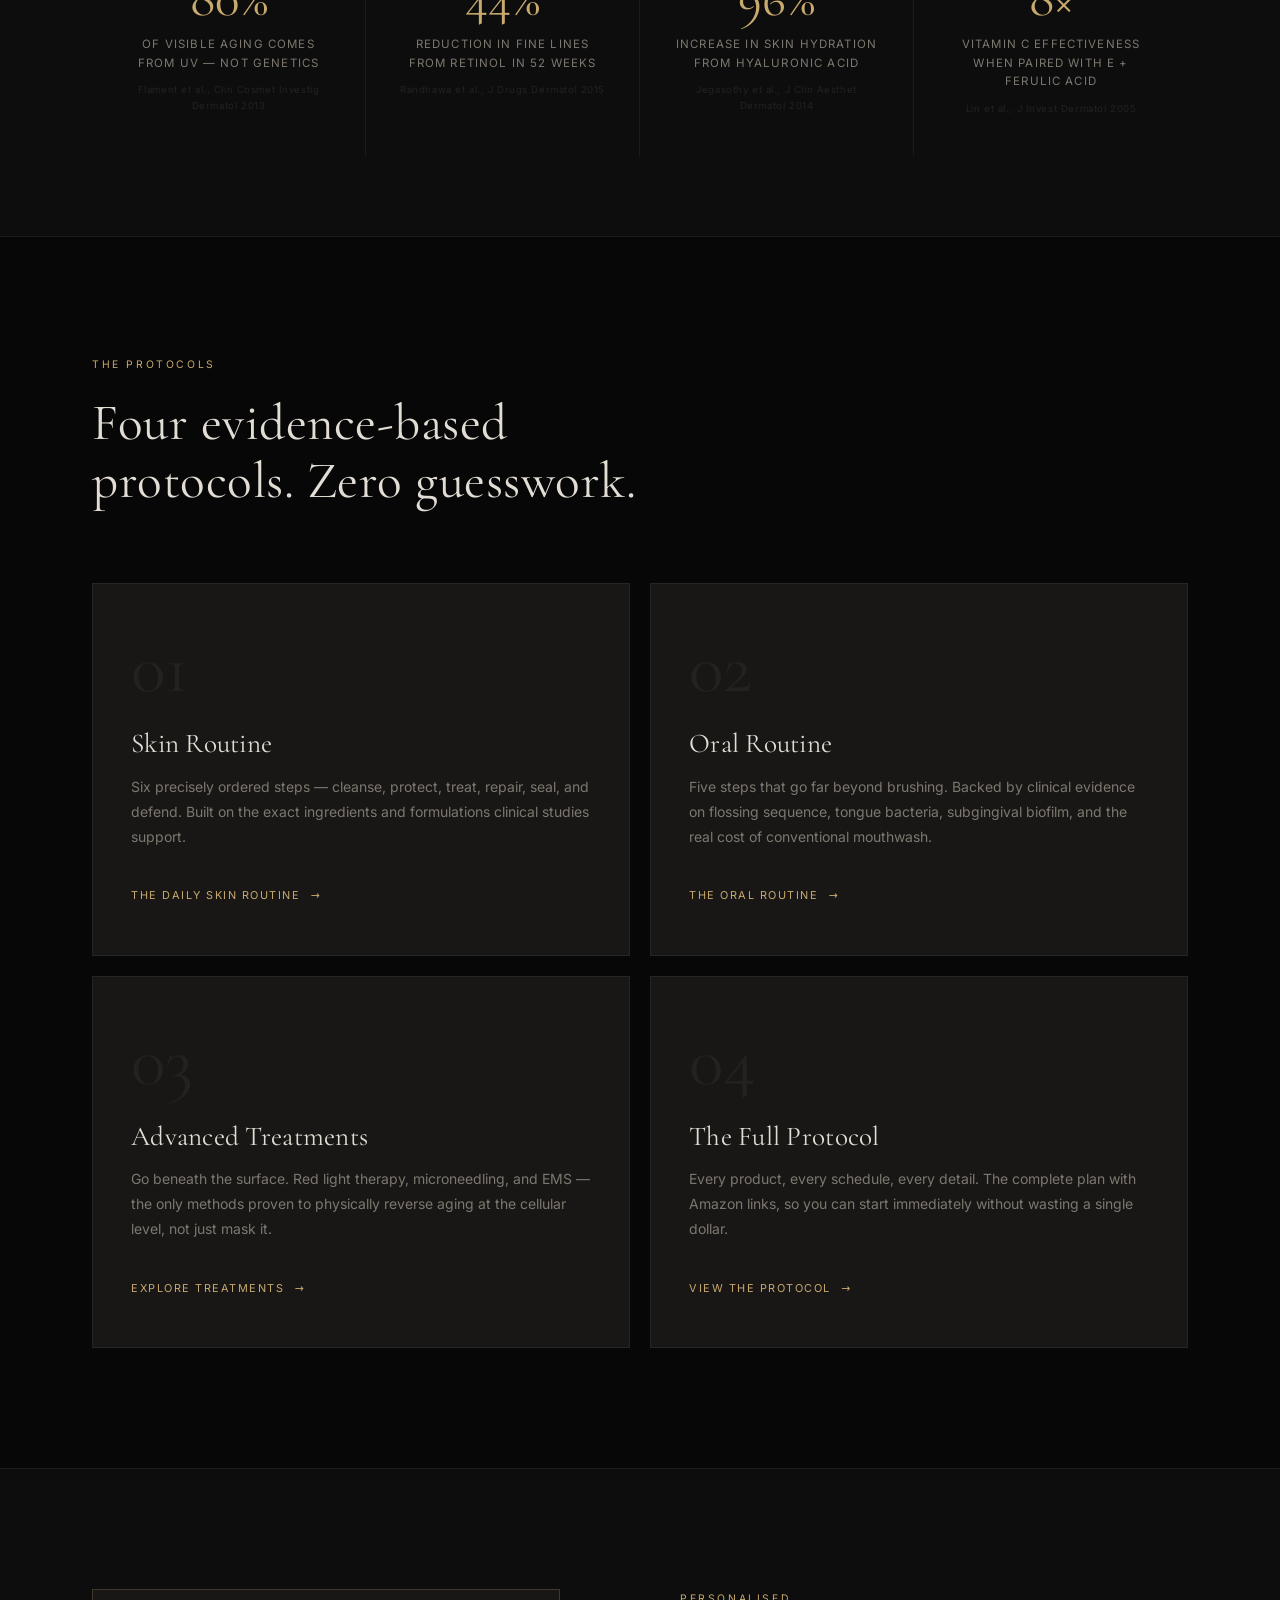
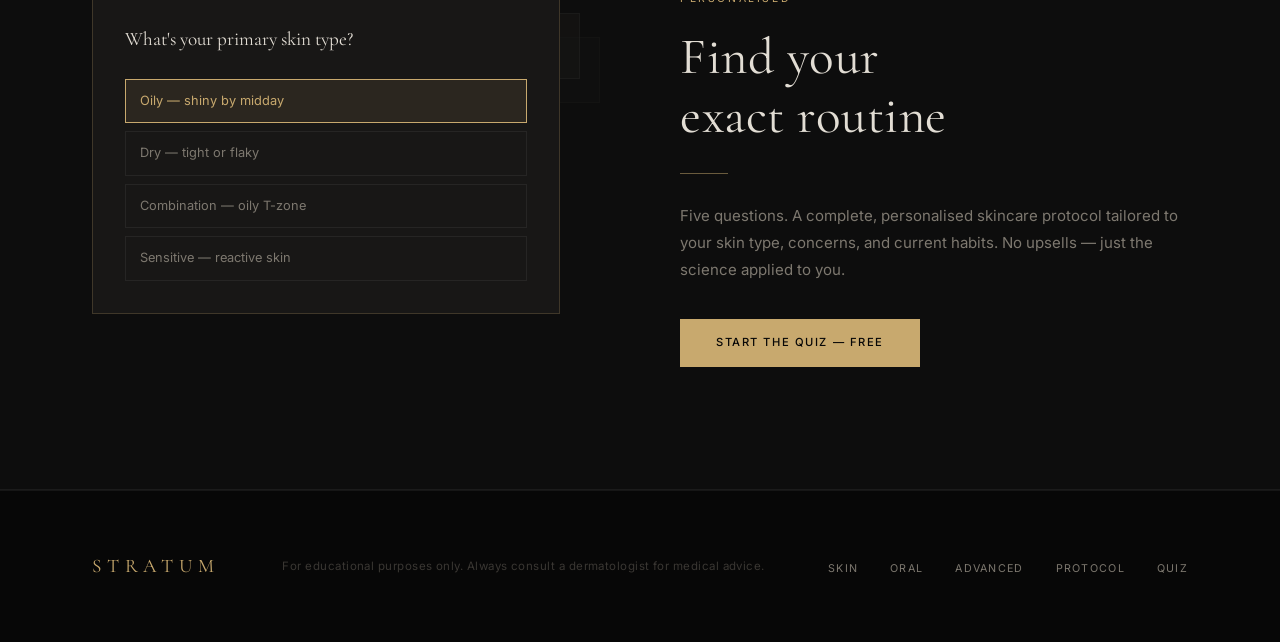
==== commit d2ef7f49: "Add oral routine — 5-step evidence-based oral health page New oral.html covers flossing sequence, to" ====
--- a/index.html
+++ b/index.html
@@ -206,6 +206,9 @@
     }
     .mock-opt.sel { border-color: var(--gold); color: var(--gold); background: var(--gold-dim); }
 
+    /* ── 4-card pillar grid ── */
+    .grid-4 { display: grid; grid-template-columns: repeat(2, 1fr); gap: 20px; }
+
     @media (max-width: 960px) {
       .hero { padding: 0 28px; padding-top: var(--nav-h); }
       .quiz-teaser-inner { grid-template-columns: 1fr; gap: 48px; }
@@ -213,6 +216,7 @@
       .number-item:nth-child(2) { border-right: none; }
       .number-item:nth-child(3) { border-top: 1px solid var(--border); }
       .number-item:nth-child(4) { border-top: 1px solid var(--border); }
+      .grid-4 { grid-template-columns: 1fr; }
     }
     @media (max-width: 640px) {
       .numbers-grid { grid-template-columns: 1fr; }
@@ -227,7 +231,8 @@
   <nav class="nav" id="nav">
     <a href="index.html" class="nav-logo">Stratum</a>
     <ul class="nav-links">
-      <li><a href="surface.html">The Routine</a></li>
+      <li><a href="surface.html">Skin Routine</a></li>
+      <li><a href="oral.html">Oral Routine</a></li>
       <li><a href="advanced.html">Advanced</a></li>
       <li><a href="protocol.html">Protocol</a></li>
       <li><a href="quiz.html" class="nav-quiz">Start the Quiz</a></li>
@@ -237,7 +242,7 @@
   <!-- Hero -->
   <section class="hero">
     <div class="hero-eyebrow">Evidence-Based Skincare</div>
-    <h1>Your skin,<br><em>finally</em> understood.</h1>
+    <h1>Your health,<br><em>finally</em> understood.</h1>
     <p class="hero-sub">A complete protocol built on clinical research — not marketing. No guesswork, no overpriced trends. Just what the science actually supports.</p>
     <div class="hero-actions">
       <a href="quiz.html" class="btn btn-primary">Start Your Quiz</a>
@@ -291,26 +296,32 @@
   <section class="pillars">
     <div class="container">
       <div class="pillars-head fade-up">
-        <span class="section-label">The Protocol</span>
-        <h2>Three layers<br>of skin health</h2>
-      </div>
-      <div class="grid-3">
+        <span class="section-label">The Protocols</span>
+        <h2>Four evidence-based<br>protocols. Zero guesswork.</h2>
+      </div>
+      <div class="grid-4">
         <div class="pillar-card fade-up">
           <div class="pillar-num">01</div>
-          <h3>Surface Routine</h3>
-          <p>The foundation. Six precisely ordered steps — cleanse, protect, treat, repair, seal, and defend. Built on the exact ingredients and formulations clinical studies support.</p>
-          <a href="surface.html" class="pillar-link">The Daily Routine</a>
-        </div>
-        <div class="pillar-card fade-up" style="transition-delay:0.1s">
+          <h3>Skin Routine</h3>
+          <p>Six precisely ordered steps — cleanse, protect, treat, repair, seal, and defend. Built on the exact ingredients and formulations clinical studies support.</p>
+          <a href="surface.html" class="pillar-link">The Daily Skin Routine</a>
+        </div>
+        <div class="pillar-card fade-up" style="transition-delay:0.08s">
           <div class="pillar-num">02</div>
+          <h3>Oral Routine</h3>
+          <p>Five steps that go far beyond brushing. Backed by clinical evidence on flossing sequence, tongue bacteria, subgingival biofilm, and the real cost of conventional mouthwash.</p>
+          <a href="oral.html" class="pillar-link">The Oral Routine</a>
+        </div>
+        <div class="pillar-card fade-up" style="transition-delay:0.16s">
+          <div class="pillar-num">03</div>
           <h3>Advanced Treatments</h3>
           <p>Go beneath the surface. Red light therapy, microneedling, and EMS — the only methods proven to physically reverse aging at the cellular level, not just mask it.</p>
           <a href="advanced.html" class="pillar-link">Explore Treatments</a>
         </div>
-        <div class="pillar-card fade-up" style="transition-delay:0.2s">
-          <div class="pillar-num">03</div>
+        <div class="pillar-card fade-up" style="transition-delay:0.24s">
+          <div class="pillar-num">04</div>
           <h3>The Full Protocol</h3>
-          <p>Every product, every schedule, every detail. The complete week-by-week plan with Amazon links, so you can start immediately without wasting a single dollar.</p>
+          <p>Every product, every schedule, every detail. The complete plan with Amazon links, so you can start immediately without wasting a single dollar.</p>
           <a href="protocol.html" class="pillar-link">View the Protocol</a>
         </div>
       </div>
@@ -352,7 +363,8 @@
         <a href="index.html" class="footer-logo">Stratum</a>
         <p class="footer-note">For educational purposes only. Always consult a dermatologist for medical advice.</p>
         <ul class="footer-links">
-          <li><a href="surface.html">Routine</a></li>
+          <li><a href="surface.html">Skin</a></li>
+          <li><a href="oral.html">Oral</a></li>
           <li><a href="advanced.html">Advanced</a></li>
           <li><a href="protocol.html">Protocol</a></li>
           <li><a href="quiz.html">Quiz</a></li>
